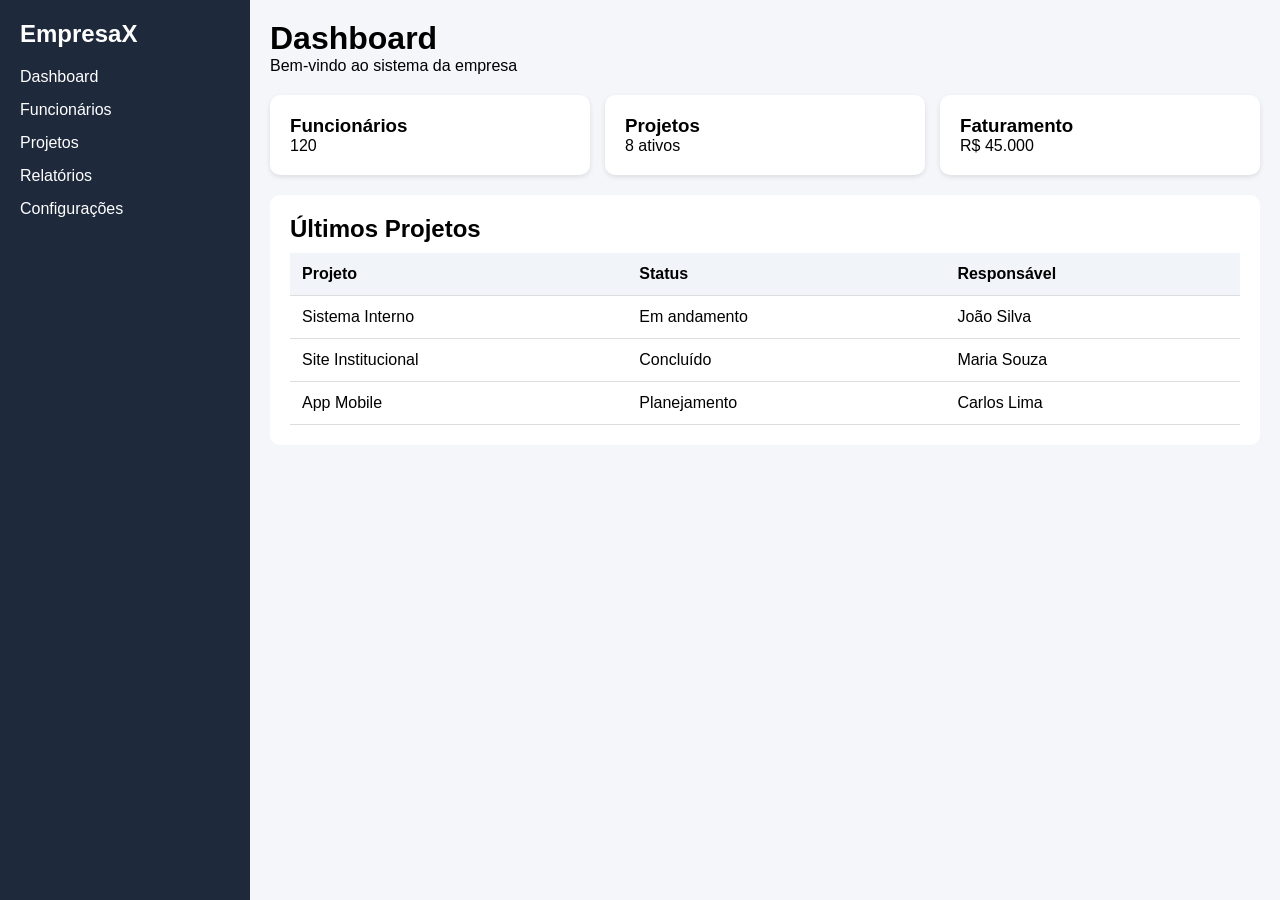
==== index.html @ 1f7628fb "Update index.html" ====
<!DOCTYPE html>
<html lang="pt-br">
<head>
  <meta charset="UTF-8" />
  <meta name="viewport" content="width=device-width, initial-scale=1.0"/>
  <title>Sistema da Empresa</title>

  <style>
    * {
      margin: 0;
      padding: 0;
      box-sizing: border-box;
      font-family: Arial, sans-serif;
    }

    body {
      background: #f4f6f9;
    }

    /* Layout */
    .container {
      display: flex;
      min-height: 100vh;
    }

    /* Sidebar */
    .sidebar {
      width: 250px;
      background: #1e293b;
      color: white;
      padding: 20px;
    }

    .sidebar h2 {
      margin-bottom: 20px;
    }

    .sidebar ul {
      list-style: none;
    }

    .sidebar ul li {
      margin: 15px 0;
    }

    .sidebar ul li a {
      color: white;
      text-decoration: none;
    }

    .sidebar ul li a:hover {
      color: #38bdf8;
    }

    /* Main */
    .main {
      flex: 1;
      padding: 20px;
    }

    /* Header */
    .header {
      margin-bottom: 20px;
    }

    /* Cards */
    .cards {
      display: flex;
      gap: 15px;
      margin-bottom: 20px;
      flex-wrap: wrap;
    }

    .card {
      background: white;
      padding: 20px;
      border-radius: 10px;
      flex: 1;
      min-width: 200px;
      box-shadow: 0 2px 5px rgba(0,0,0,0.1);
    }

    /* Table */
    .table-section {
      background: white;
      padding: 20px;
      border-radius: 10px;
    }

    table {
      width: 100%;
      border-collapse: collapse;
      margin-top: 10px;
    }

    table th, table td {
      padding: 12px;
      border-bottom: 1px solid #ddd;
      text-align: left;
    }

    table th {
      background: #f1f5f9;
    }
  </style>
</head>

<body>

  <div class="container">

    <!-- Sidebar -->
    <aside class="sidebar">
      <h2>EmpresaX</h2>
      <nav>
        <ul>
          <li><a href="#">Dashboard</a></li>
          <li><a href="#">Funcionários</a></li>
          <li><a href="#">Projetos</a></li>
          <li><a href="#">Relatórios</a></li>
          <li><a href="#">Configurações</a></li>
        </ul>
      </nav>
    </aside>

    <!-- Main -->
    <main class="main">

      <header class="header">
        <h1>Dashboard</h1>
        <p>Bem-vindo ao sistema da empresa</p>
      </header>

      <!-- Cards -->
      <section class="cards">
        <div class="card">
          <h3>Funcionários</h3>
          <p>120</p>
        </div>

        <div class="card">
          <h3>Projetos</h3>
          <p>8 ativos</p>
        </div>

        <div class="card">
          <h3>Faturamento</h3>
          <p>R$ 45.000</p>
        </div>
      </section>

      <!-- Table -->
      <section class="table-section">
        <h2>Últimos Projetos</h2>

        <table>
          <thead>
            <tr>
              <th>Projeto</th>
              <th>Status</th>
              <th>Responsável</th>
            </tr>
          </thead>

          <tbody>
            <tr>
              <td>Sistema Interno</td>
              <td>Em andamento</td>
              <td>João Silva</td>
            </tr>

            <tr>
              <td>Site Institucional</td>
              <td>Concluído</td>
              <td>Maria Souza</td>
            </tr>

            <tr>
              <td>App Mobile</td>
              <td>Planejamento</td>
              <td>Carlos Lima</td>
            </tr>
          </tbody>
        </table>
      </section>

    </main>

  </div>

</body>
</html>
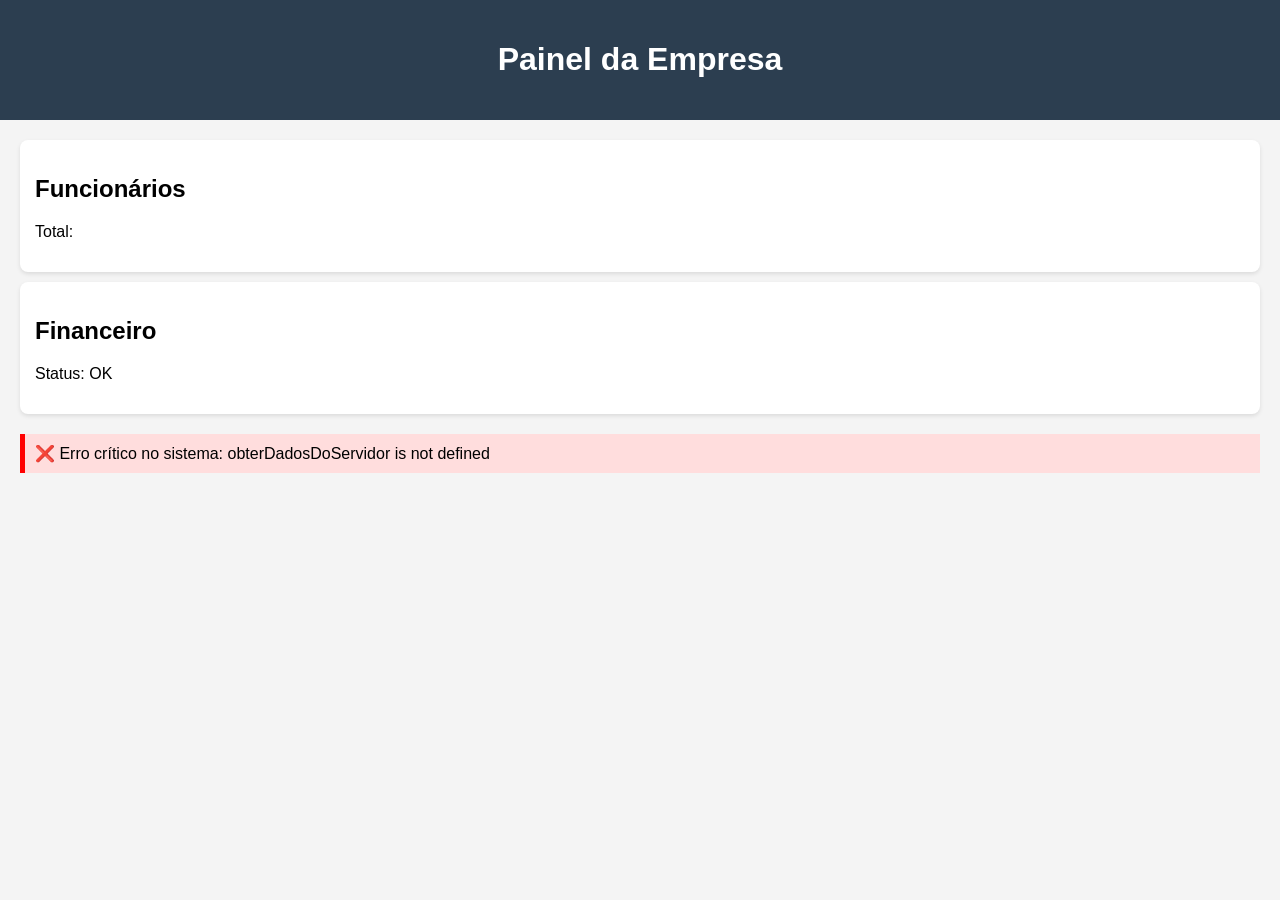
==== commit f2a57cef: "Refactor HTML structure and styling" ====
--- a/index.html
+++ b/index.html
@@ -1,192 +1,87 @@
 <!DOCTYPE html>
-<html lang="pt-br">
+<html lang="pt-BR">
 <head>
-  <meta charset="UTF-8" />
-  <meta name="viewport" content="width=device-width, initial-scale=1.0"/>
+  <meta charset="UTF-8">
   <title>Sistema da Empresa</title>
-
   <style>
-    * {
+    body {
+      font-family: Arial, sans-serif;
+      background-color: #f4f4f4;
       margin: 0;
       padding: 0;
-      box-sizing: border-box;
-      font-family: Arial, sans-serif;
     }
 
-    body {
-      background: #f4f6f9;
+    header {
+      background-color: #2c3e50;
+      color: white;
+      padding: 20px;
+      text-align: center;
     }
 
-    /* Layout */
     .container {
-      display: flex;
-      min-height: 100vh;
-    }
-
-    /* Sidebar */
-    .sidebar {
-      width: 250px;
-      background: #1e293b;
-      color: white;
       padding: 20px;
-    }
-
-    .sidebar h2 {
-      margin-bottom: 20px;
-    }
-
-    .sidebar ul {
-      list-style: none;
-    }
-
-    .sidebar ul li {
-      margin: 15px 0;
-    }
-
-    .sidebar ul li a {
-      color: white;
-      text-decoration: none;
-    }
-
-    .sidebar ul li a:hover {
-      color: #38bdf8;
-    }
-
-    /* Main */
-    .main {
-      flex: 1;
-      padding: 20px;
-    }
-
-    /* Header */
-    .header {
-      margin-bottom: 20px;
-    }
-
-    /* Cards */
-    .cards {
-      display: flex;
-      gap: 15px;
-      margin-bottom: 20px;
-      flex-wrap: wrap;
     }
 
     .card {
       background: white;
-      padding: 20px;
-      border-radius: 10px;
-      flex: 1;
-      min-width: 200px;
-      box-shadow: 0 2px 5px rgba(0,0,0,0.1);
+      padding: 15px;
+      margin-bottom: 10px;
+      border-radius: 8px;
+      box-shadow: 0 2px 4px rgba(0,0,0,0.1);
     }
 
-    /* Table */
-    .table-section {
-      background: white;
-      padding: 20px;
-      border-radius: 10px;
-    }
-
-    table {
-      width: 100%;
-      border-collapse: collapse;
-      margin-top: 10px;
-    }
-
-    table th, table td {
-      padding: 12px;
-      border-bottom: 1px solid #ddd;
-      text-align: left;
-    }
-
-    table th {
-      background: #f1f5f9;
+    .error {
+      background: #ffdddd;
+      border-left: 5px solid red;
+      padding: 10px;
+      margin-top: 20px;
     }
   </style>
 </head>
 
-<body>
+<body onload="inicializarSistema()">
 
-  <div class="container">
+<header>
+  <h1>Painel da Empresa</h1>
+</header>
 
-    <!-- Sidebar -->
-    <aside class="sidebar">
-      <h2>EmpresaX</h2>
-      <nav>
-        <ul>
-          <li><a href="#">Dashboard</a></li>
-          <li><a href="#">Funcionários</a></li>
-          <li><a href="#">Projetos</a></li>
-          <li><a href="#">Relatórios</a></li>
-          <li><a href="#">Configurações</a></li>
-        </ul>
-      </nav>
-    </aside>
+<div class="container">
+  <div class="card">
+    <h2>Funcionários</h2>
+    <p>Total: <span id="totalFuncionarios"></span></p>
+  </div>
 
-    <!-- Main -->
-    <main class="main">
+  <div class="card">
+    <h2>Financeiro</h2>
+    <p>Status: OK</p>
+  </div>
 
-      <header class="header">
-        <h1>Dashboard</h1>
-        <p>Bem-vindo ao sistema da empresa</p>
-      </header>
+  <div id="erroSistema" class="error" style="display:none;"></div>
+</div>
 
-      <!-- Cards -->
-      <section class="cards">
-        <div class="card">
-          <h3>Funcionários</h3>
-          <p>120</p>
-        </div>
+<script>
+  function inicializarSistema() {
+    try {
+      carregarDados();
+      atualizarDashboard();
+    } catch (e) {
+      document.getElementById("erroSistema").style.display = "block";
+      document.getElementById("erroSistema").innerHTML =
+        "❌ Erro crítico no sistema: " + e.message;
+    }
+  }
 
-        <div class="card">
-          <h3>Projetos</h3>
-          <p>8 ativos</p>
-        </div>
+  function carregarDados() {
+    // ERRO PROPOSITAL: função não existe
+    const dados = obterDadosDoServidor(); 
+    return dados;
+  }
 
-        <div class="card">
-          <h3>Faturamento</h3>
-          <p>R$ 45.000</p>
-        </div>
-      </section>
-
-      <!-- Table -->
-      <section class="table-section">
-        <h2>Últimos Projetos</h2>
-
-        <table>
-          <thead>
-            <tr>
-              <th>Projeto</th>
-              <th>Status</th>
-              <th>Responsável</th>
-            </tr>
-          </thead>
-
-          <tbody>
-            <tr>
-              <td>Sistema Interno</td>
-              <td>Em andamento</td>
-              <td>João Silva</td>
-            </tr>
-
-            <tr>
-              <td>Site Institucional</td>
-              <td>Concluído</td>
-              <td>Maria Souza</td>
-            </tr>
-
-            <tr>
-              <td>App Mobile</td>
-              <td>Planejamento</td>
-              <td>Carlos Lima</td>
-            </tr>
-          </tbody>
-        </table>
-      </section>
-
-    </main>
-
-  </div>
+  function atualizarDashboard() {
+    // ERRO PROPOSITAL: variável inexistente
+    document.getElementById("totalFuncionarios").innerText = totalFuncionariosEmpresa;
+  }
+</script>
 
 </body>
 </html>
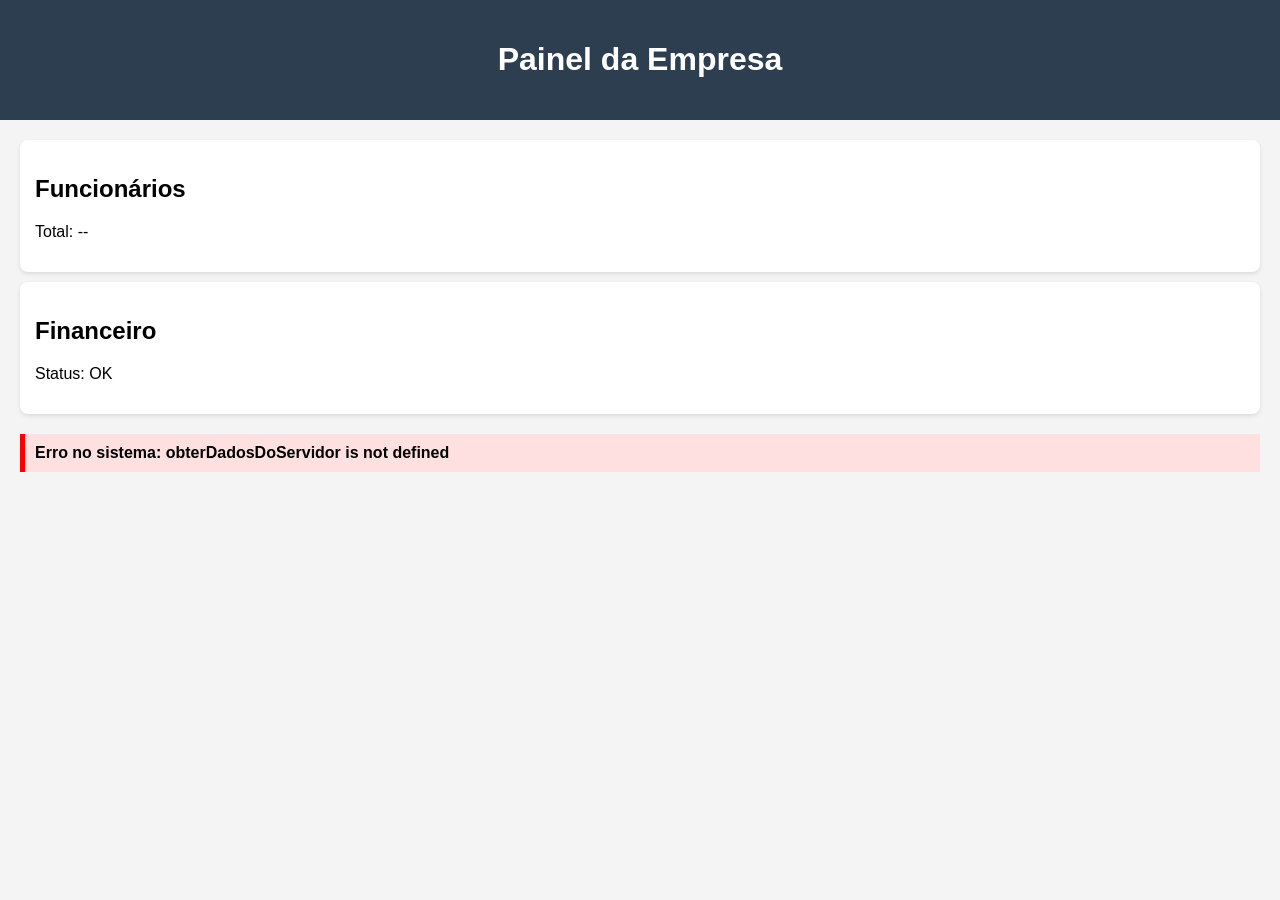
==== commit d21f4af3: "Refactor styles and improve error display Updated styles and error handling in index.html." ====
--- a/index.html
+++ b/index.html
@@ -6,13 +6,12 @@
   <style>
     body {
       font-family: Arial, sans-serif;
-      background-color: #f4f4f4;
       margin: 0;
-      padding: 0;
+      background: #f4f4f4;
     }
 
     header {
-      background-color: #2c3e50;
+      background: #2c3e50;
       color: white;
       padding: 20px;
       text-align: center;
@@ -31,10 +30,12 @@
     }
 
     .error {
-      background: #ffdddd;
+      display: none;
+      background: #ffe0e0;
       border-left: 5px solid red;
       padding: 10px;
       margin-top: 20px;
+      font-weight: bold;
     }
   </style>
 </head>
@@ -48,7 +49,7 @@
 <div class="container">
   <div class="card">
     <h2>Funcionários</h2>
-    <p>Total: <span id="totalFuncionarios"></span></p>
+    <p>Total: <span id="totalFuncionarios">--</span></p>
   </div>
 
   <div class="card">
@@ -56,7 +57,7 @@
     <p>Status: OK</p>
   </div>
 
-  <div id="erroSistema" class="error" style="display:none;"></div>
+  <div id="erroSistema" class="error"></div>
 </div>
 
 <script>
@@ -65,20 +66,19 @@
       carregarDados();
       atualizarDashboard();
     } catch (e) {
-      document.getElementById("erroSistema").style.display = "block";
-      document.getElementById("erroSistema").innerHTML =
-        "❌ Erro crítico no sistema: " + e.message;
+      const erro = document.getElementById("erroSistema");
+      erro.style.display = "block";
+      erro.innerText = "Erro no sistema: " + e.message;
     }
   }
 
   function carregarDados() {
-    // ERRO PROPOSITAL: função não existe
-    const dados = obterDadosDoServidor(); 
-    return dados;
+    // ERRO PROPOSITAL (função inexistente)
+    obterDadosDoServidor();
   }
 
   function atualizarDashboard() {
-    // ERRO PROPOSITAL: variável inexistente
+    // ERRO PROPOSITAL (variável não definida)
     document.getElementById("totalFuncionarios").innerText = totalFuncionariosEmpresa;
   }
 </script>
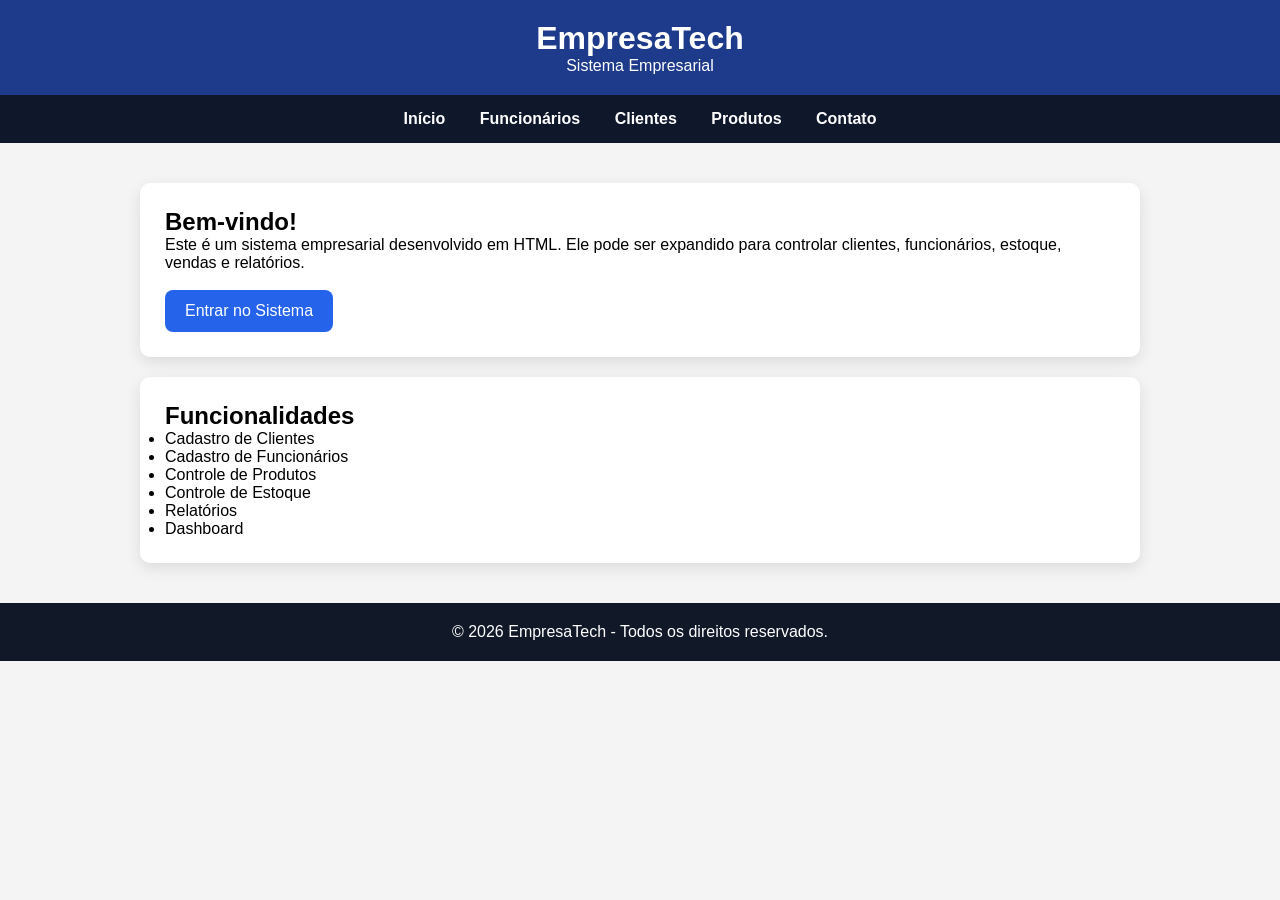
==== commit 06aa12e5: "Update index.html" ====
--- a/index.html
+++ b/index.html
@@ -1,86 +1,139 @@
 <!DOCTYPE html>
 <html lang="pt-BR">
 <head>
-  <meta charset="UTF-8">
-  <title>Sistema da Empresa</title>
-  <style>
-    body {
-      font-family: Arial, sans-serif;
-      margin: 0;
-      background: #f4f4f4;
-    }
+    <meta charset="UTF-8">
+    <meta name="viewport" content="width=device-width, initial-scale=1.0">
+    <title>EmpresaTech - Sistema Empresarial</title>
 
-    header {
-      background: #2c3e50;
-      color: white;
-      padding: 20px;
-      text-align: center;
-    }
+    <style>
+        *{
+            margin:0;
+            padding:0;
+            box-sizing:border-box;
+            font-family:Arial, Helvetica, sans-serif;
+        }
 
-    .container {
-      padding: 20px;
-    }
+        body{
+            background:#f4f4f4;
+        }
 
-    .card {
-      background: white;
-      padding: 15px;
-      margin-bottom: 10px;
-      border-radius: 8px;
-      box-shadow: 0 2px 4px rgba(0,0,0,0.1);
-    }
+        header{
+            background:#1e3a8a;
+            color:white;
+            padding:20px;
+            text-align:center;
+        }
 
-    .error {
-      display: none;
-      background: #ffe0e0;
-      border-left: 5px solid red;
-      padding: 10px;
-      margin-top: 20px;
-      font-weight: bold;
-    }
-  </style>
+        nav{
+            background:#0f172a;
+            padding:15px;
+            text-align:center;
+        }
+
+        nav a{
+            color:white;
+            text-decoration:none;
+            margin:15px;
+            font-weight:bold;
+        }
+
+        .container{
+            width:90%;
+            max-width:1000px;
+            margin:40px auto;
+        }
+
+        .card{
+            background:white;
+            padding:25px;
+            margin-bottom:20px;
+            border-radius:10px;
+            box-shadow:0 5px 15px rgba(0,0,0,.1);
+        }
+
+        button{
+            padding:12px 20px;
+            border:none;
+            border-radius:8px;
+            background:#2563eb;
+            color:white;
+            cursor:pointer;
+            font-size:16px;
+        }
+
+        button:hover{
+            background:#1d4ed8;
+        }
+
+        footer{
+            background:#111827;
+            color:white;
+            text-align:center;
+            padding:20px;
+            margin-top:40px;
+        }
+    </style>
 </head>
 
-<body onload="inicializarSistema()">
+<body>
 
 <header>
-  <h1>Painel da Empresa</h1>
+    <h1>EmpresaTech</h1>
+    <p>Sistema Empresarial</p>
 </header>
 
+<nav>
+    <a href="#">Início</a>
+    <a href="#">Funcionários</a>
+    <a href="#">Clientes</a>
+    <a href="#">Produtos</a>
+    <a href="#">Contato</a>
+</nav>
+
 <div class="container">
-  <div class="card">
-    <h2>Funcionários</h2>
-    <p>Total: <span id="totalFuncionarios">--</span></p>
-  </div>
 
-  <div class="card">
-    <h2>Financeiro</h2>
-    <p>Status: OK</p>
-  </div>
+    <div class="card">
+        <h2>Bem-vindo!</h2>
 
-  <div id="erroSistema" class="error"></div>
+        <p>
+            Este é um sistema empresarial desenvolvido em HTML.
+            Ele pode ser expandido para controlar clientes,
+            funcionários, estoque, vendas e relatórios.
+        </p>
+
+        <br>
+
+        <button onclick="mensagem()">
+            Entrar no Sistema
+        </button>
+    </div>
+
+    <div class="card">
+        <h2>Funcionalidades</h2>
+
+        <ul>
+            <li>Cadastro de Clientes</li>
+            <li>Cadastro de Funcionários</li>
+            <li>Controle de Produtos</li>
+            <li>Controle de Estoque</li>
+            <li>Relatórios</li>
+            <li>Dashboard</li>
+        </ul>
+
+    </div>
+
 </div>
 
+<footer>
+    © 2026 EmpresaTech - Todos os direitos reservados.
+</footer>
+
 <script>
-  function inicializarSistema() {
-    try {
-      carregarDados();
-      atualizarDashboard();
-    } catch (e) {
-      const erro = document.getElementById("erroSistema");
-      erro.style.display = "block";
-      erro.innerText = "Erro no sistema: " + e.message;
-    }
-  }
 
-  function carregarDados() {
-    // ERRO PROPOSITAL (função inexistente)
-    obterDadosDoServidor();
-  }
+function mensagem(){
+    alert("Bem-vindo ao Sistema Empresarial!");
+}
 
-  function atualizarDashboard() {
-    // ERRO PROPOSITAL (variável não definida)
-    document.getElementById("totalFuncionarios").innerText = totalFuncionariosEmpresa;
-  }
 </script>
 
 </body>
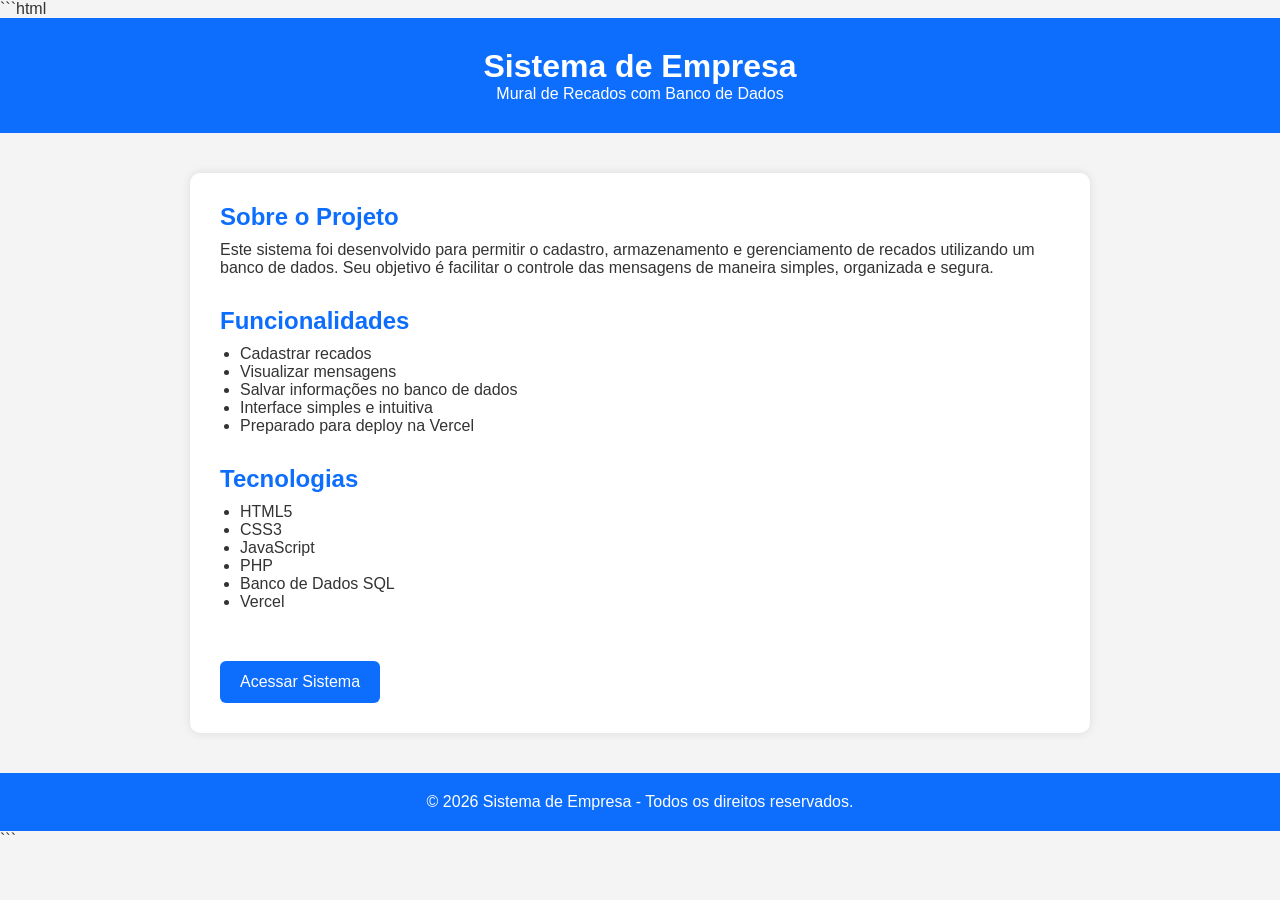
==== commit 74acf816: "Update index.html" ====
--- a/index.html
+++ b/index.html
@@ -1,9 +1,10 @@
+```html
 <!DOCTYPE html>
 <html lang="pt-BR">
 <head>
     <meta charset="UTF-8">
     <meta name="viewport" content="width=device-width, initial-scale=1.0">
-    <title>EmpresaTech - Sistema Empresarial</title>
+    <title>Sistema de Empresa</title>
 
     <style>
         *{
@@ -15,62 +16,58 @@
 
         body{
             background:#f4f4f4;
+            color:#333;
         }
 
         header{
-            background:#1e3a8a;
-            color:white;
-            padding:20px;
+            background:#0d6efd;
+            color:#fff;
+            padding:30px;
             text-align:center;
         }
 
-        nav{
-            background:#0f172a;
-            padding:15px;
-            text-align:center;
+        main{
+            max-width:900px;
+            margin:40px auto;
+            background:#fff;
+            padding:30px;
+            border-radius:10px;
+            box-shadow:0 0 10px rgba(0,0,0,.1);
         }
 
-        nav a{
-            color:white;
-            text-decoration:none;
-            margin:15px;
-            font-weight:bold;
+        section{
+            margin-bottom:30px;
         }
 
-        .container{
-            width:90%;
-            max-width:1000px;
-            margin:40px auto;
+        h2{
+            color:#0d6efd;
+            margin-bottom:10px;
         }
 
-        .card{
-            background:white;
-            padding:25px;
-            margin-bottom:20px;
-            border-radius:10px;
-            box-shadow:0 5px 15px rgba(0,0,0,.1);
-        }
-
-        button{
-            padding:12px 20px;
-            border:none;
-            border-radius:8px;
-            background:#2563eb;
-            color:white;
-            cursor:pointer;
-            font-size:16px;
-        }
-
-        button:hover{
-            background:#1d4ed8;
+        ul{
+            margin-left:20px;
         }
 
         footer{
-            background:#111827;
-            color:white;
             text-align:center;
             padding:20px;
-            margin-top:40px;
+            background:#0d6efd;
+            color:#fff;
+            margin-top:30px;
+        }
+
+        .botao{
+            display:inline-block;
+            margin-top:20px;
+            background:#0d6efd;
+            color:#fff;
+            padding:12px 20px;
+            text-decoration:none;
+            border-radius:6px;
+        }
+
+        .botao:hover{
+            background:#0b5ed7;
         }
     </style>
 </head>
@@ -78,63 +75,65 @@
 <body>
 
 <header>
-    <h1>EmpresaTech</h1>
-    <p>Sistema Empresarial</p>
+    <h1>Sistema de Empresa</h1>
+    <p>Mural de Recados com Banco de Dados</p>
 </header>
 
-<nav>
-    <a href="#">Início</a>
-    <a href="#">Funcionários</a>
-    <a href="#">Clientes</a>
-    <a href="#">Produtos</a>
-    <a href="#">Contato</a>
-</nav>
+<main>
 
-<div class="container">
+<section>
+<h2>Sobre o Projeto</h2>
 
-    <div class="card">
-        <h2>Bem-vindo!</h2>
+<p>
+Este sistema foi desenvolvido para permitir o cadastro, armazenamento e gerenciamento de recados utilizando um banco de dados.
+Seu objetivo é facilitar o controle das mensagens de maneira simples, organizada e segura.
+</p>
 
-        <p>
-            Este é um sistema empresarial desenvolvido em HTML.
-            Ele pode ser expandido para controlar clientes,
-            funcionários, estoque, vendas e relatórios.
-        </p>
+</section>
 
-        <br>
+<section>
 
-        <button onclick="mensagem()">
-            Entrar no Sistema
-        </button>
-    </div>
+<h2>Funcionalidades</h2>
 
-    <div class="card">
-        <h2>Funcionalidades</h2>
+<ul>
+<li>Cadastrar recados</li>
+<li>Visualizar mensagens</li>
+<li>Salvar informações no banco de dados</li>
+<li>Interface simples e intuitiva</li>
+<li>Preparado para deploy na Vercel</li>
+</ul>
 
-        <ul>
-            <li>Cadastro de Clientes</li>
-            <li>Cadastro de Funcionários</li>
-            <li>Controle de Produtos</li>
-            <li>Controle de Estoque</li>
-            <li>Relatórios</li>
-            <li>Dashboard</li>
-        </ul>
+</section>
 
-    </div>
+<section>
 
-</div>
+<h2>Tecnologias</h2>
+
+<ul>
+<li>HTML5</li>
+<li>CSS3</li>
+<li>JavaScript</li>
+<li>PHP</li>
+<li>Banco de Dados SQL</li>
+<li>Vercel</li>
+</ul>
+
+</section>
+
+<a href="#" class="botao">
+Acessar Sistema
+</a>
+
+</main>
 
 <footer>
-    © 2026 EmpresaTech - Todos os direitos reservados.
+
+<p>
+© 2026 Sistema de Empresa - Todos os direitos reservados.
+</p>
+
 </footer>
-
-<script>
-
-function mensagem(){
-    alert("Bem-vindo ao Sistema Empresarial!");
-}
-
-</script>
 
 </body>
 </html>
+```
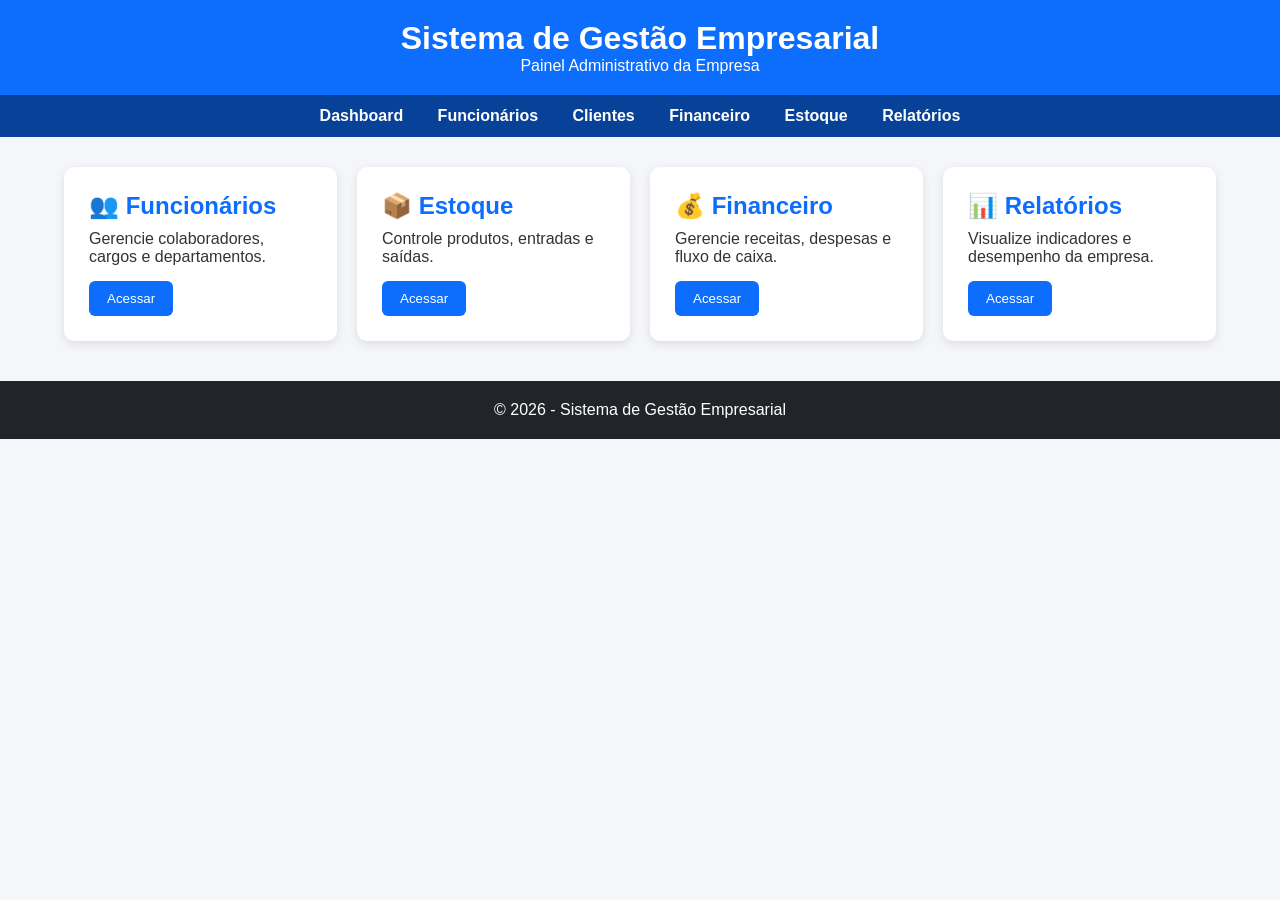
==== commit dcb11df5: "Update index.html" ====
--- a/index.html
+++ b/index.html
@@ -1,139 +1,153 @@
-```html
 <!DOCTYPE html>
 <html lang="pt-BR">
 <head>
-    <meta charset="UTF-8">
-    <meta name="viewport" content="width=device-width, initial-scale=1.0">
-    <title>Sistema de Empresa</title>
+<meta charset="UTF-8">
+<meta name="viewport" content="width=device-width, initial-scale=1.0">
+<title>Sistema de Empresa</title>
 
-    <style>
-        *{
-            margin:0;
-            padding:0;
-            box-sizing:border-box;
-            font-family:Arial, Helvetica, sans-serif;
-        }
+<style>
+*{
+    margin:0;
+    padding:0;
+    box-sizing:border-box;
+    font-family:Arial, Helvetica, sans-serif;
+}
 
-        body{
-            background:#f4f4f4;
-            color:#333;
-        }
+body{
+    background:#f4f6f9;
+    color:#333;
+}
 
-        header{
-            background:#0d6efd;
-            color:#fff;
-            padding:30px;
-            text-align:center;
-        }
+header{
+    background:#0d6efd;
+    color:#fff;
+    padding:20px;
+    text-align:center;
+}
 
-        main{
-            max-width:900px;
-            margin:40px auto;
-            background:#fff;
-            padding:30px;
-            border-radius:10px;
-            box-shadow:0 0 10px rgba(0,0,0,.1);
-        }
+nav{
+    background:#084298;
+    padding:12px;
+    text-align:center;
+}
 
-        section{
-            margin-bottom:30px;
-        }
+nav a{
+    color:#fff;
+    text-decoration:none;
+    margin:0 15px;
+    font-weight:bold;
+}
 
-        h2{
-            color:#0d6efd;
-            margin-bottom:10px;
-        }
+.container{
+    width:90%;
+    max-width:1200px;
+    margin:30px auto;
+}
 
-        ul{
-            margin-left:20px;
-        }
+.cards{
+    display:grid;
+    grid-template-columns:repeat(auto-fit,minmax(220px,1fr));
+    gap:20px;
+}
 
-        footer{
-            text-align:center;
-            padding:20px;
-            background:#0d6efd;
-            color:#fff;
-            margin-top:30px;
-        }
+.card{
+    background:#fff;
+    padding:25px;
+    border-radius:10px;
+    box-shadow:0 3px 10px rgba(0,0,0,.1);
+    transition:.3s;
+}
 
-        .botao{
-            display:inline-block;
-            margin-top:20px;
-            background:#0d6efd;
-            color:#fff;
-            padding:12px 20px;
-            text-decoration:none;
-            border-radius:6px;
-        }
+.card:hover{
+    transform:translateY(-5px);
+}
 
-        .botao:hover{
-            background:#0b5ed7;
-        }
-    </style>
+.card h2{
+    color:#0d6efd;
+    margin-bottom:10px;
+}
+
+button{
+    margin-top:15px;
+    background:#0d6efd;
+    color:white;
+    border:none;
+    padding:10px 18px;
+    border-radius:6px;
+    cursor:pointer;
+}
+
+button:hover{
+    background:#084298;
+}
+
+footer{
+    margin-top:40px;
+    background:#212529;
+    color:#fff;
+    text-align:center;
+    padding:20px;
+}
+</style>
 </head>
 
 <body>
 
 <header>
-    <h1>Sistema de Empresa</h1>
-    <p>Mural de Recados com Banco de Dados</p>
+    <h1>Sistema de Gestão Empresarial</h1>
+    <p>Painel Administrativo da Empresa</p>
 </header>
 
-<main>
+<nav>
+    <a href="#">Dashboard</a>
+    <a href="#">Funcionários</a>
+    <a href="#">Clientes</a>
+    <a href="#">Financeiro</a>
+    <a href="#">Estoque</a>
+    <a href="#">Relatórios</a>
+</nav>
 
-<section>
-<h2>Sobre o Projeto</h2>
+<div class="container">
 
-<p>
-Este sistema foi desenvolvido para permitir o cadastro, armazenamento e gerenciamento de recados utilizando um banco de dados.
-Seu objetivo é facilitar o controle das mensagens de maneira simples, organizada e segura.
-</p>
+<div class="cards">
 
-</section>
+<div class="card">
+<h2>👥 Funcionários</h2>
+<p>Gerencie colaboradores, cargos e departamentos.</p>
+<button onclick="abrir('Funcionários')">Acessar</button>
+</div>
 
-<section>
+<div class="card">
+<h2>📦 Estoque</h2>
+<p>Controle produtos, entradas e saídas.</p>
+<button onclick="abrir('Estoque')">Acessar</button>
+</div>
 
-<h2>Funcionalidades</h2>
+<div class="card">
+<h2>💰 Financeiro</h2>
+<p>Gerencie receitas, despesas e fluxo de caixa.</p>
+<button onclick="abrir('Financeiro')">Acessar</button>
+</div>
 
-<ul>
-<li>Cadastrar recados</li>
-<li>Visualizar mensagens</li>
-<li>Salvar informações no banco de dados</li>
-<li>Interface simples e intuitiva</li>
-<li>Preparado para deploy na Vercel</li>
-</ul>
+<div class="card">
+<h2>📊 Relatórios</h2>
+<p>Visualize indicadores e desempenho da empresa.</p>
+<button onclick="abrir('Relatórios')">Acessar</button>
+</div>
 
-</section>
+</div>
 
-<section>
-
-<h2>Tecnologias</h2>
-
-<ul>
-<li>HTML5</li>
-<li>CSS3</li>
-<li>JavaScript</li>
-<li>PHP</li>
-<li>Banco de Dados SQL</li>
-<li>Vercel</li>
-</ul>
-
-</section>
-
-<a href="#" class="botao">
-Acessar Sistema
-</a>
-
-</main>
+</div>
 
 <footer>
+© 2026 - Sistema de Gestão Empresarial
+</footer>
 
-<p>
-© 2026 Sistema de Empresa - Todos os direitos reservados.
-</p>
-
-</footer>
+<script>
+function abrir(modulo){
+    alert("Abrindo módulo: " + modulo);
+}
+</script>
 
 </body>
 </html>
-```
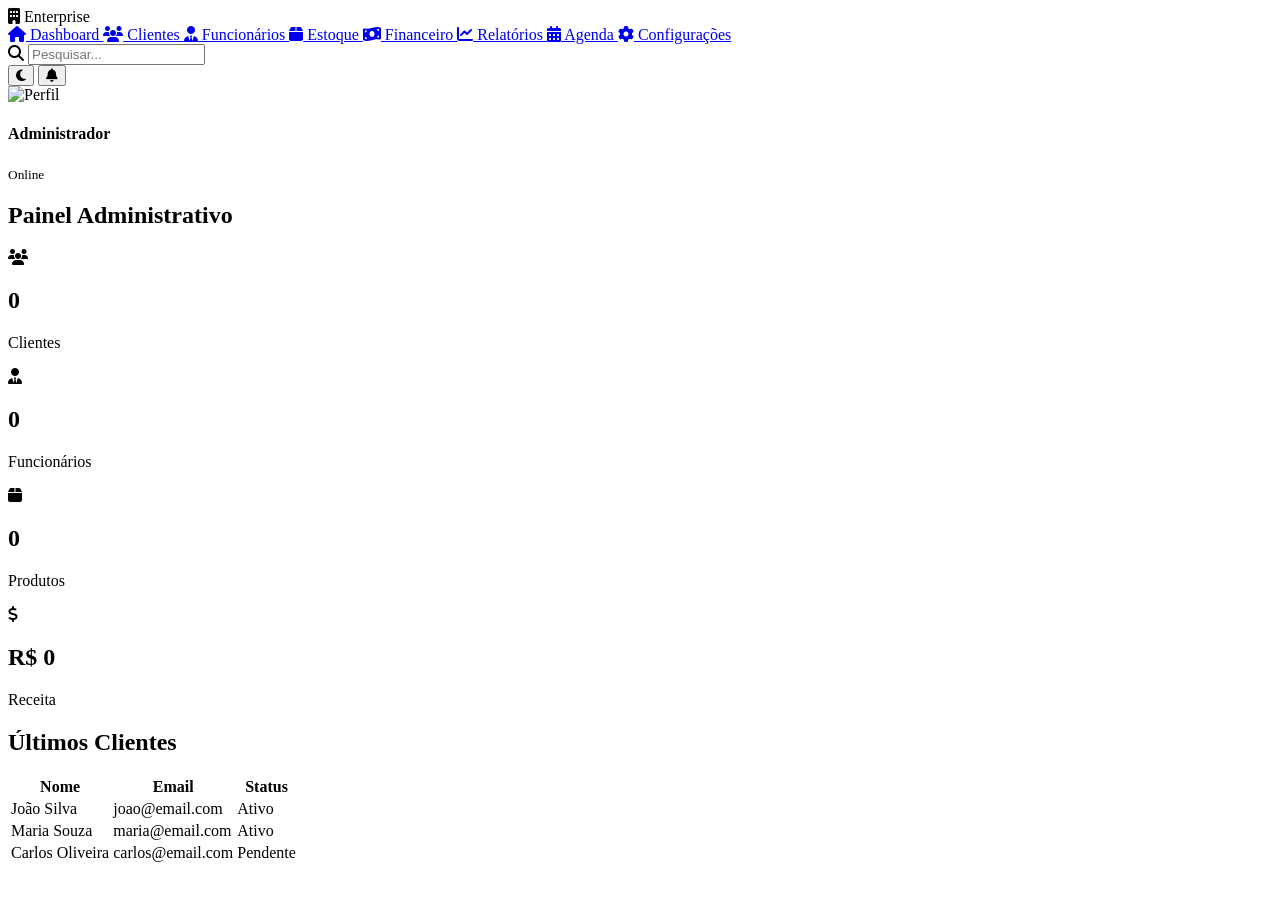
==== commit 95a4c01a: "Update index.html" ====
--- a/index.html
+++ b/index.html
@@ -1,153 +1,244 @@
 <!DOCTYPE html>
 <html lang="pt-BR">
+
 <head>
-<meta charset="UTF-8">
-<meta name="viewport" content="width=device-width, initial-scale=1.0">
-<title>Sistema de Empresa</title>
-
-<style>
-*{
-    margin:0;
-    padding:0;
-    box-sizing:border-box;
-    font-family:Arial, Helvetica, sans-serif;
-}
-
-body{
-    background:#f4f6f9;
-    color:#333;
-}
-
-header{
-    background:#0d6efd;
-    color:#fff;
-    padding:20px;
-    text-align:center;
-}
-
-nav{
-    background:#084298;
-    padding:12px;
-    text-align:center;
-}
-
-nav a{
-    color:#fff;
-    text-decoration:none;
-    margin:0 15px;
-    font-weight:bold;
-}
-
-.container{
-    width:90%;
-    max-width:1200px;
-    margin:30px auto;
-}
-
-.cards{
-    display:grid;
-    grid-template-columns:repeat(auto-fit,minmax(220px,1fr));
-    gap:20px;
-}
-
-.card{
-    background:#fff;
-    padding:25px;
-    border-radius:10px;
-    box-shadow:0 3px 10px rgba(0,0,0,.1);
-    transition:.3s;
-}
-
-.card:hover{
-    transform:translateY(-5px);
-}
-
-.card h2{
-    color:#0d6efd;
-    margin-bottom:10px;
-}
-
-button{
-    margin-top:15px;
-    background:#0d6efd;
-    color:white;
-    border:none;
-    padding:10px 18px;
-    border-radius:6px;
-    cursor:pointer;
-}
-
-button:hover{
-    background:#084298;
-}
-
-footer{
-    margin-top:40px;
-    background:#212529;
-    color:#fff;
-    text-align:center;
-    padding:20px;
-}
-</style>
+    <meta charset="UTF-8">
+    <meta name="viewport" content="width=device-width, initial-scale=1.0">
+    <title>Enterprise System</title>
+
+    <link rel="stylesheet" href="style.css">
+
+    <!-- Font Awesome -->
+    <link rel="stylesheet"
+        href="https://cdnjs.cloudflare.com/ajax/libs/font-awesome/6.7.1/css/all.min.css">
+
+    <!-- Google Fonts -->
+    <link href="https://fonts.googleapis.com/css2?family=Poppins:wght@300;400;500;600;700&display=swap"
+        rel="stylesheet">
 </head>
 
 <body>
 
-<header>
-    <h1>Sistema de Gestão Empresarial</h1>
-    <p>Painel Administrativo da Empresa</p>
-</header>
-
-<nav>
-    <a href="#">Dashboard</a>
-    <a href="#">Funcionários</a>
-    <a href="#">Clientes</a>
-    <a href="#">Financeiro</a>
-    <a href="#">Estoque</a>
-    <a href="#">Relatórios</a>
-</nav>
-
-<div class="container">
-
-<div class="cards">
-
-<div class="card">
-<h2>👥 Funcionários</h2>
-<p>Gerencie colaboradores, cargos e departamentos.</p>
-<button onclick="abrir('Funcionários')">Acessar</button>
-</div>
-
-<div class="card">
-<h2>📦 Estoque</h2>
-<p>Controle produtos, entradas e saídas.</p>
-<button onclick="abrir('Estoque')">Acessar</button>
-</div>
-
-<div class="card">
-<h2>💰 Financeiro</h2>
-<p>Gerencie receitas, despesas e fluxo de caixa.</p>
-<button onclick="abrir('Financeiro')">Acessar</button>
-</div>
-
-<div class="card">
-<h2>📊 Relatórios</h2>
-<p>Visualize indicadores e desempenho da empresa.</p>
-<button onclick="abrir('Relatórios')">Acessar</button>
-</div>
-
-</div>
-
-</div>
-
-<footer>
-© 2026 - Sistema de Gestão Empresarial
-</footer>
-
-<script>
-function abrir(modulo){
-    alert("Abrindo módulo: " + modulo);
-}
-</script>
+    <!-- SIDEBAR -->
+    <aside class="sidebar">
+
+        <div class="logo">
+            <i class="fa-solid fa-building"></i>
+            <span>Enterprise</span>
+        </div>
+
+        <nav>
+
+            <a href="#" class="active">
+                <i class="fa-solid fa-house"></i>
+                Dashboard
+            </a>
+
+            <a href="#">
+                <i class="fa-solid fa-users"></i>
+                Clientes
+            </a>
+
+            <a href="#">
+                <i class="fa-solid fa-user-tie"></i>
+                Funcionários
+            </a>
+
+            <a href="#">
+                <i class="fa-solid fa-box"></i>
+                Estoque
+            </a>
+
+            <a href="#">
+                <i class="fa-solid fa-money-bill-wave"></i>
+                Financeiro
+            </a>
+
+            <a href="#">
+                <i class="fa-solid fa-chart-line"></i>
+                Relatórios
+            </a>
+
+            <a href="#">
+                <i class="fa-solid fa-calendar-days"></i>
+                Agenda
+            </a>
+
+            <a href="#">
+                <i class="fa-solid fa-gear"></i>
+                Configurações
+            </a>
+
+        </nav>
+
+    </aside>
+
+    <!-- MAIN -->
+    <main>
+
+        <!-- HEADER -->
+        <header>
+
+            <div class="search">
+
+                <i class="fa-solid fa-search"></i>
+
+                <input
+                    type="text"
+                    placeholder="Pesquisar...">
+
+            </div>
+
+            <div class="header-actions">
+
+                <button id="themeButton">
+                    <i class="fa-solid fa-moon"></i>
+                </button>
+
+                <button>
+                    <i class="fa-solid fa-bell"></i>
+                </button>
+
+                <div class="profile">
+
+                    <img src="https://i.pravatar.cc/60"
+                        alt="Perfil">
+
+                    <div>
+
+                        <h4>Administrador</h4>
+                        <small>Online</small>
+
+                    </div>
+
+                </div>
+
+            </div>
+
+        </header>
+
+        <!-- DASHBOARD -->
+
+        <section class="dashboard">
+
+            <h1>Painel Administrativo</h1>
+
+            <div class="cards">
+
+                <div class="card">
+
+                    <i class="fa-solid fa-users"></i>
+
+                    <h2 id="clientes">
+                        0
+                    </h2>
+
+                    <p>Clientes</p>
+
+                </div>
+
+                <div class="card">
+
+                    <i class="fa-solid fa-user-tie"></i>
+
+                    <h2 id="funcionarios">
+                        0
+                    </h2>
+
+                    <p>Funcionários</p>
+
+                </div>
+
+                <div class="card">
+
+                    <i class="fa-solid fa-box"></i>
+
+                    <h2 id="estoque">
+                        0
+                    </h2>
+
+                    <p>Produtos</p>
+
+                </div>
+
+                <div class="card">
+
+                    <i class="fa-solid fa-dollar-sign"></i>
+
+                    <h2 id="financeiro">
+                        R$ 0
+                    </h2>
+
+                    <p>Receita</p>
+
+                </div>
+
+            </div>
+
+        </section>
+
+        <!-- TABELA -->
+
+        <section class="table-section">
+
+            <h2>Últimos Clientes</h2>
+
+            <table>
+
+                <thead>
+
+                    <tr>
+
+                        <th>Nome</th>
+                        <th>Email</th>
+                        <th>Status</th>
+
+                    </tr>
+
+                </thead>
+
+                <tbody id="tableClients">
+
+                    <tr>
+
+                        <td>João Silva</td>
+                        <td>joao@email.com</td>
+                        <td>
+                            Ativo
+                        </td>
+
+                    </tr>
+
+                    <tr>
+
+                        <td>Maria Souza</td>
+                        <td>maria@email.com</td>
+                        <td>
+                            Ativo
+                        </td>
+
+                    </tr>
+
+                    <tr>
+
+                        <td>Carlos Oliveira</td>
+                        <td>carlos@email.com</td>
+                        <td>
+                            Pendente
+                        </td>
+
+                    </tr>
+
+                </tbody>
+
+            </table>
+
+        </section>
+
+    </main>
+
+    <script src="script.js"></script>
 
 </body>
+
 </html>
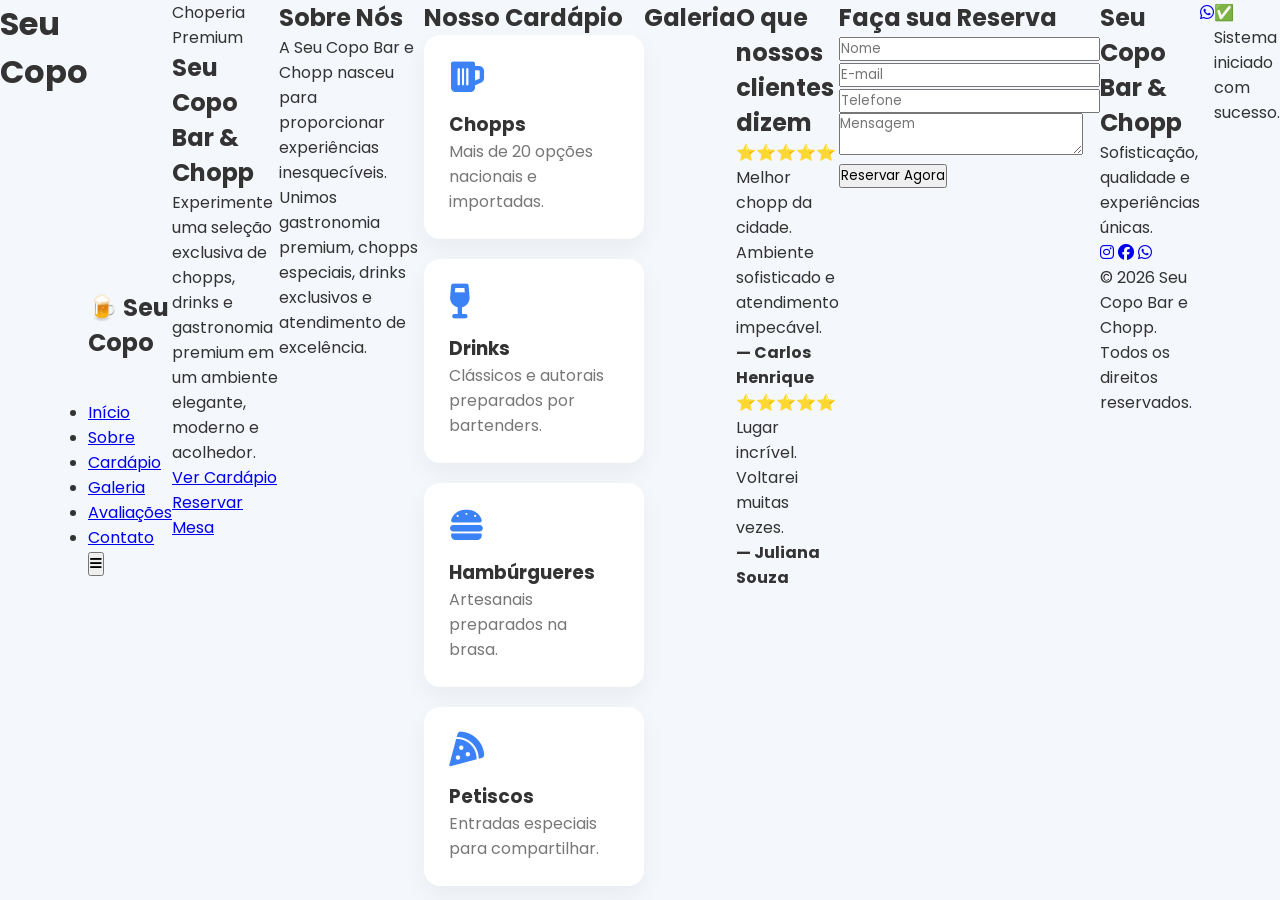
==== commit c13db50b: "Update index.html" ====
--- a/index.html
+++ b/index.html
@@ -4,238 +4,317 @@
 <head>
     <meta charset="UTF-8">
     <meta name="viewport" content="width=device-width, initial-scale=1.0">
-    <title>Enterprise System</title>
-
+
+    <title>Seu Copo Bar e Chopp | Choperia Premium</title>
+
+    <meta name="description"
+        content="Seu Copo Bar e Chopp - A melhor experiência em chopp artesanal, gastronomia e entretenimento.">
+
+    <meta name="keywords"
+        content="bar, chopp, cerveja artesanal, hamburguer, drinks, restaurante, premium">
+
+    <meta name="author" content="Seu Copo Bar e Chopp">
+
+    <!-- CSS -->
     <link rel="stylesheet" href="style.css">
+
+    <!-- Google Fonts -->
+    <link rel="preconnect" href="https://fonts.googleapis.com">
+    <link rel="preconnect" href="https://fonts.gstatic.com" crossorigin>
+
+    <link href="https://fonts.googleapis.com/css2?family=Poppins:wght@300;400;500;600;700&display=swap"
+        rel="stylesheet">
 
     <!-- Font Awesome -->
     <link rel="stylesheet"
-        href="https://cdnjs.cloudflare.com/ajax/libs/font-awesome/6.7.1/css/all.min.css">
-
-    <!-- Google Fonts -->
-    <link href="https://fonts.googleapis.com/css2?family=Poppins:wght@300;400;500;600;700&display=swap"
-        rel="stylesheet">
+        href="https://cdnjs.cloudflare.com/ajax/libs/font-awesome/6.6.0/css/all.min.css">
 </head>
 
 <body>
 
-    <!-- SIDEBAR -->
-    <aside class="sidebar">
-
-        <div class="logo">
-            <i class="fa-solid fa-building"></i>
-            <span>Enterprise</span>
-        </div>
-
-        <nav>
-
-            <a href="#" class="active">
-                <i class="fa-solid fa-house"></i>
-                Dashboard
-            </a>
-
-            <a href="#">
-                <i class="fa-solid fa-users"></i>
-                Clientes
-            </a>
-
-            <a href="#">
-                <i class="fa-solid fa-user-tie"></i>
-                Funcionários
-            </a>
-
-            <a href="#">
-                <i class="fa-solid fa-box"></i>
-                Estoque
-            </a>
-
-            <a href="#">
-                <i class="fa-solid fa-money-bill-wave"></i>
-                Financeiro
-            </a>
-
-            <a href="#">
-                <i class="fa-solid fa-chart-line"></i>
-                Relatórios
-            </a>
-
-            <a href="#">
-                <i class="fa-solid fa-calendar-days"></i>
-                Agenda
-            </a>
-
-            <a href="#">
-                <i class="fa-solid fa-gear"></i>
-                Configurações
-            </a>
+    <!-- Loader -->
+    <div id="loader">
+        <h1>Seu Copo</h1>
+    </div>
+
+    <!-- Cabeçalho -->
+    <header>
+
+        <nav class="navbar">
+
+            <div class="logo">
+                🍺 Seu Copo
+            </div>
+
+            <ul class="menu">
+
+                <li><a href="#home">Início</a></li>
+
+                <li><a href="#sobre">Sobre</a></li>
+
+                <li><a href="#cardapio">Cardápio</a></li>
+
+                <li><a href="#galeria">Galeria</a></li>
+
+                <li><a href="#avaliacoes">Avaliações</a></li>
+
+                <li><a href="#contato">Contato</a></li>
+
+            </ul>
+
+            <button class="btn-menu">
+                <i class="fa-solid fa-bars"></i>
+            </button>
 
         </nav>
 
-    </aside>
-
-    <!-- MAIN -->
-    <main>
-
-        <!-- HEADER -->
-        <header>
-
-            <div class="search">
-
-                <i class="fa-solid fa-search"></i>
-
-                <input
-                    type="text"
-                    placeholder="Pesquisar...">
-
-            </div>
-
-            <div class="header-actions">
-
-                <button id="themeButton">
-                    <i class="fa-solid fa-moon"></i>
-                </button>
-
-                <button>
-                    <i class="fa-solid fa-bell"></i>
-                </button>
-
-                <div class="profile">
-
-                    <img src="https://i.pravatar.cc/60"
-                        alt="Perfil">
-
-                    <div>
-
-                        <h4>Administrador</h4>
-                        <small>Online</small>
-
-                    </div>
-
-                </div>
-
-            </div>
-
-        </header>
-
-        <!-- DASHBOARD -->
-
-        <section class="dashboard">
-
-            <h1>Painel Administrativo</h1>
-
-            <div class="cards">
-
-                <div class="card">
-
-                    <i class="fa-solid fa-users"></i>
-
-                    <h2 id="clientes">
-                        0
-                    </h2>
-
-                    <p>Clientes</p>
-
-                </div>
-
-                <div class="card">
-
-                    <i class="fa-solid fa-user-tie"></i>
-
-                    <h2 id="funcionarios">
-                        0
-                    </h2>
-
-                    <p>Funcionários</p>
-
-                </div>
-
-                <div class="card">
-
-                    <i class="fa-solid fa-box"></i>
-
-                    <h2 id="estoque">
-                        0
-                    </h2>
-
-                    <p>Produtos</p>
-
-                </div>
-
-                <div class="card">
-
-                    <i class="fa-solid fa-dollar-sign"></i>
-
-                    <h2 id="financeiro">
-                        R$ 0
-                    </h2>
-
-                    <p>Receita</p>
-
-                </div>
-
-            </div>
-
-        </section>
-
-        <!-- TABELA -->
-
-        <section class="table-section">
-
-            <h2>Últimos Clientes</h2>
-
-            <table>
-
-                <thead>
-
-                    <tr>
-
-                        <th>Nome</th>
-                        <th>Email</th>
-                        <th>Status</th>
-
-                    </tr>
-
-                </thead>
-
-                <tbody id="tableClients">
-
-                    <tr>
-
-                        <td>João Silva</td>
-                        <td>joao@email.com</td>
-                        <td>
-                            Ativo
-                        </td>
-
-                    </tr>
-
-                    <tr>
-
-                        <td>Maria Souza</td>
-                        <td>maria@email.com</td>
-                        <td>
-                            Ativo
-                        </td>
-
-                    </tr>
-
-                    <tr>
-
-                        <td>Carlos Oliveira</td>
-                        <td>carlos@email.com</td>
-                        <td>
-                            Pendente
-                        </td>
-
-                    </tr>
-
-                </tbody>
-
-            </table>
-
-        </section>
-
-    </main>
+    </header>
+
+    <!-- HOME -->
+
+    <section class="hero" id="home">
+
+        <div class="hero-text">
+
+            <span>Choperia Premium</span>
+
+            <h1>
+
+                Seu Copo
+                <br>
+                Bar & Chopp
+
+            </h1>
+
+            <p>
+
+                Experimente uma seleção exclusiva de chopps,
+                drinks e gastronomia premium em um ambiente
+                elegante, moderno e acolhedor.
+
+            </p>
+
+            <div class="buttons">
+
+                <a href="#cardapio" class="btn-primary">
+                    Ver Cardápio
+                </a>
+
+                <a href="#contato" class="btn-secondary">
+                    Reservar Mesa
+                </a>
+
+            </div>
+
+        </div>
+
+    </section>
+
+    <!-- SOBRE -->
+
+    <section id="sobre" class="about">
+
+        <div class="container">
+
+            <h2>Sobre Nós</h2>
+
+            <p>
+
+                A Seu Copo Bar e Chopp nasceu para proporcionar
+                experiências inesquecíveis.
+
+                Unimos gastronomia premium, chopps especiais,
+                drinks exclusivos e atendimento de excelência.
+
+            </p>
+
+        </div>
+
+    </section>
+
+    <!-- CARDÁPIO -->
+
+    <section id="cardapio" class="menu-section">
+
+        <h2>Nosso Cardápio</h2>
+
+        <div class="cards">
+
+            <div class="card">
+
+                <i class="fa-solid fa-beer-mug-empty"></i>
+
+                <h3>Chopps</h3>
+
+                <p>Mais de 20 opções nacionais e importadas.</p>
+
+            </div>
+
+            <div class="card">
+
+                <i class="fa-solid fa-wine-glass"></i>
+
+                <h3>Drinks</h3>
+
+                <p>Clássicos e autorais preparados por bartenders.</p>
+
+            </div>
+
+            <div class="card">
+
+                <i class="fa-solid fa-burger"></i>
+
+                <h3>Hambúrgueres</h3>
+
+                <p>Artesanais preparados na brasa.</p>
+
+            </div>
+
+            <div class="card">
+
+                <i class="fa-solid fa-pizza-slice"></i>
+
+                <h3>Petiscos</h3>
+
+                <p>Entradas especiais para compartilhar.</p>
+
+            </div>
+
+        </div>
+
+    </section>
+
+    <!-- GALERIA -->
+
+    <section id="galeria">
+
+        <h2>Galeria</h2>
+
+        <div class="gallery">
+
+            <div class="photo"></div>
+            <div class="photo"></div>
+            <div class="photo"></div>
+            <div class="photo"></div>
+            <div class="photo"></div>
+            <div class="photo"></div>
+
+        </div>
+
+    </section>
+
+    <!-- AVALIAÇÕES -->
+
+    <section id="avaliacoes">
+
+        <h2>O que nossos clientes dizem</h2>
+
+        <div class="testimonials">
+
+            <div class="testimonial">
+
+                ⭐⭐⭐⭐⭐
+
+                <p>
+
+                    Melhor chopp da cidade.
+                    Ambiente sofisticado e atendimento impecável.
+
+                </p>
+
+                <strong>— Carlos Henrique</strong>
+
+            </div>
+
+            <div class="testimonial">
+
+                ⭐⭐⭐⭐⭐
+
+                <p>
+
+                    Lugar incrível.
+                    Voltarei muitas vezes.
+
+                </p>
+
+                <strong>— Juliana Souza</strong>
+
+            </div>
+
+        </div>
+
+    </section>
+
+    <!-- CONTATO -->
+
+    <section id="contato">
+
+        <h2>Faça sua Reserva</h2>
+
+        <form>
+
+            <input type="text" placeholder="Nome">
+
+            <input type="email" placeholder="E-mail">
+
+            <input type="tel" placeholder="Telefone">
+
+            <textarea placeholder="Mensagem"></textarea>
+
+            <button>
+
+                Reservar Agora
+
+            </button>
+
+        </form>
+
+    </section>
+
+    <!-- RODAPÉ -->
+
+    <footer>
+
+        <div class="footer-content">
+
+            <h2>Seu Copo Bar & Chopp</h2>
+
+            <p>
+
+                Sofisticação, qualidade e experiências únicas.
+
+            </p>
+
+            <div class="social">
+
+                <a href="#"><i class="fab fa-instagram"></i></a>
+
+                <a href="#"><i class="fab fa-facebook"></i></a>
+
+                <a href="#"><i class="fab fa-whatsapp"></i></a>
+
+            </div>
+
+            <p>
+
+                © 2026 Seu Copo Bar e Chopp.
+                Todos os direitos reservados.
+
+            </p>
+
+        </div>
+
+    </footer>
+
+    <!-- Botão WhatsApp -->
+
+    <a href="#" class="whatsapp">
+
+        <i class="fab fa-whatsapp"></i>
+
+    </a>
+
+    <!-- JavaScript -->
 
     <script src="script.js"></script>
 
--- a/style.css
+++ b/style.css
@@ -0,0 +1,280 @@
+/* ==========================
+   ENTERPRISE SYSTEM
+   STYLE.CSS
+========================== */
+
+*{
+    margin:0;
+    padding:0;
+    box-sizing:border-box;
+    font-family:"Poppins",sans-serif;
+}
+
+body{
+    display:flex;
+    background:#f4f7fb;
+    color:#333;
+    min-height:100vh;
+}
+
+/* Sidebar */
+
+.sidebar{
+    width:260px;
+    background:#1f2937;
+    color:#fff;
+    padding:25px;
+    display:flex;
+    flex-direction:column;
+    position:fixed;
+    height:100vh;
+}
+
+.logo{
+    display:flex;
+    align-items:center;
+    gap:12px;
+    font-size:24px;
+    font-weight:700;
+    margin-bottom:40px;
+}
+
+.logo i{
+    color:#3b82f6;
+}
+
+.sidebar nav{
+    display:flex;
+    flex-direction:column;
+    gap:10px;
+}
+
+.sidebar nav a{
+    color:#cbd5e1;
+    text-decoration:none;
+    padding:14px;
+    border-radius:10px;
+    transition:.3s;
+}
+
+.sidebar nav a:hover,
+.sidebar nav .active{
+    background:#3b82f6;
+    color:#fff;
+}
+
+/* Conteúdo */
+
+main{
+    flex:1;
+    margin-left:260px;
+    padding:30px;
+}
+
+/* Header */
+
+header{
+    display:flex;
+    justify-content:space-between;
+    align-items:center;
+    margin-bottom:35px;
+}
+
+.search{
+    background:white;
+    border-radius:12px;
+    padding:12px 18px;
+    display:flex;
+    align-items:center;
+    gap:10px;
+    width:340px;
+    box-shadow:0 5px 20px rgba(0,0,0,.05);
+}
+
+.search input{
+    border:none;
+    outline:none;
+    width:100%;
+}
+
+.header-actions{
+    display:flex;
+    align-items:center;
+    gap:15px;
+}
+
+.header-actions button{
+    width:45px;
+    height:45px;
+    border:none;
+    border-radius:50%;
+    cursor:pointer;
+    background:white;
+    box-shadow:0 5px 15px rgba(0,0,0,.08);
+    transition:.3s;
+}
+
+.header-actions button:hover{
+    transform:scale(1.08);
+}
+
+.profile{
+    display:flex;
+    align-items:center;
+    gap:12px;
+    background:white;
+    padding:10px 15px;
+    border-radius:12px;
+    box-shadow:0 5px 15px rgba(0,0,0,.08);
+}
+
+.profile img{
+    width:50px;
+    height:50px;
+    border-radius:50%;
+}
+
+/* Dashboard */
+
+.dashboard h1{
+    margin-bottom:25px;
+}
+
+.cards{
+    display:grid;
+    grid-template-columns:repeat(auto-fit,minmax(220px,1fr));
+    gap:20px;
+}
+
+.card{
+    background:white;
+    border-radius:16px;
+    padding:25px;
+    box-shadow:0 10px 25px rgba(0,0,0,.05);
+    transition:.3s;
+}
+
+.card:hover{
+    transform:translateY(-6px);
+}
+
+.card i{
+    font-size:35px;
+    color:#3b82f6;
+    margin-bottom:15px;
+}
+
+.card h2{
+    font-size:30px;
+    margin-bottom:8px;
+}
+
+.card p{
+    color:#777;
+}
+
+/* Tabela */
+
+.table-section{
+    margin-top:40px;
+}
+
+.table-section h2{
+    margin-bottom:20px;
+}
+
+table{
+    width:100%;
+    background:white;
+    border-collapse:collapse;
+    border-radius:16px;
+    overflow:hidden;
+    box-shadow:0 10px 25px rgba(0,0,0,.05);
+}
+
+thead{
+    background:#3b82f6;
+    color:white;
+}
+
+th,
+td{
+    padding:18px;
+    text-align:left;
+}
+
+tbody tr{
+    border-bottom:1px solid #eee;
+}
+
+tbody tr:hover{
+    background:#f8fbff;
+}
+
+/* Tema Escuro */
+
+body.dark{
+    background:#111827;
+    color:#fff;
+}
+
+body.dark header,
+body.dark .card,
+body.dark table,
+body.dark .profile,
+body.dark .search{
+    background:#1f2937;
+    color:white;
+}
+
+body.dark input{
+    background:#1f2937;
+    color:white;
+}
+
+body.dark tbody tr:hover{
+    background:#374151;
+}
+
+/* Responsivo */
+
+@media(max-width:900px){
+
+.sidebar{
+    width:75px;
+}
+
+.sidebar span{
+    display:none;
+}
+
+.sidebar nav a{
+    text-align:center;
+}
+
+main{
+    margin-left:75px;
+}
+
+.search{
+    width:200px;
+}
+
+}
+
+@media(max-width:650px){
+
+header{
+    flex-direction:column;
+    gap:20px;
+}
+
+.cards{
+    grid-template-columns:1fr;
+}
+
+.search{
+    width:100%;
+}
+
+}
